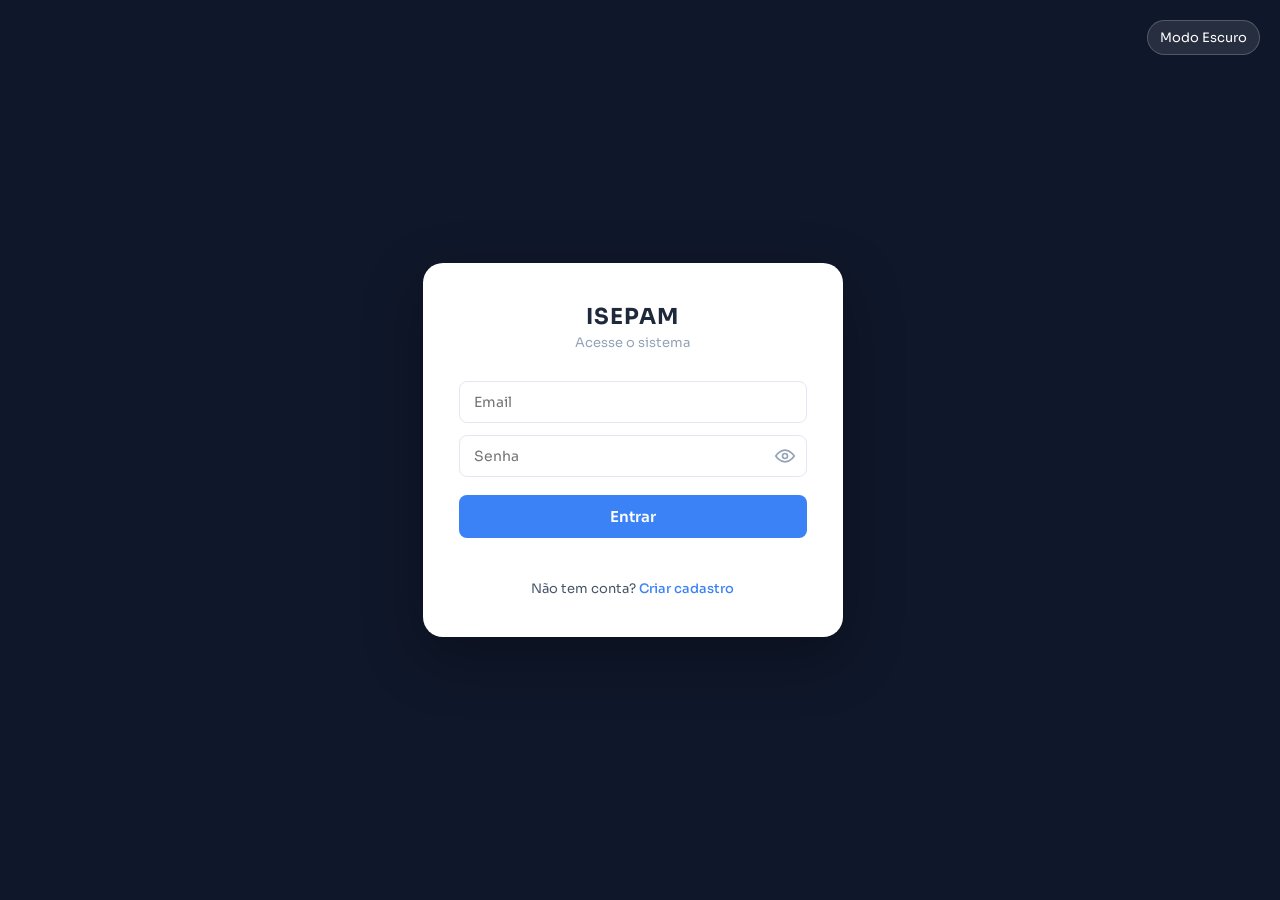
==== Frontend/index.html @ 31357af1 "EduFix: sistema de patrimônio com CRUD, consultas e relatórios" ====
<!DOCTYPE html>
<html lang="pt-br">
<head>
    <meta charset="UTF-8">
    <meta name="viewport" content="width=device-width, initial-scale=1.0">
    <title>ISEPAM — Login</title>
    <script>const t=localStorage.getItem('tema')||'light';document.documentElement.setAttribute('data-theme',t);</script>
    <link rel="stylesheet" href="style.css">
</head>
<body class="auth-body">

<button class="theme-toggle-auth" onclick="alternarTema()">Modo Escuro</button>

<div class="auth-card">
    <div class="auth-logo">
        <h1>ISEPAM</h1>
        <p>Acesse o sistema</p>
    </div>

    <input type="email" id="email" placeholder="Email" />
    <input type="password" id="senha" placeholder="Senha" />
    <button class="btn-primary" onclick="login()">Entrar</button>
    <p class="erro" id="erro"></p>

    <div class="auth-link">
        Não tem conta? <a onclick="window.location.href='cadastro.html'">Criar cadastro</a>
    </div>
</div>

<script src="script.js"></script>
</body>
</html>
---- Frontend/style.css ----
@import url('https://fonts.googleapis.com/css2?family=Sora:wght@300;400;500;600;700&display=swap');

:root {
    --sidebar-bg: #0f172a;
    --sidebar-width: 210px;
    --accent: #3b82f6;
    --accent-hover: #2563eb;
    --danger: #ef4444;
    --danger-hover: #dc2626;
    --success: #22c55e;
    --bg: #f1f5f9;
    --card-bg: #ffffff;
    --text-dark: #1e293b;
    --text-mid: #475569;
    --text-light: #94a3b8;
    --border: #e2e8f0;
    --shadow: 0 1px 3px rgba(0,0,0,0.08), 0 4px 16px rgba(0,0,0,0.06);
    --radius: 12px;
    --font: 'Sora', sans-serif;
    --input-bg: #ffffff;
}

/* ── MODO ESCURO ──────────────────────────── */
[data-theme="dark"] {
    --bg: #0f172a;
    --card-bg: #1e293b;
    --text-dark: #f1f5f9;
    --text-mid: #94a3b8;
    --text-light: #64748b;
    --border: #334155;
    --shadow: 0 1px 3px rgba(0,0,0,0.3), 0 4px 16px rgba(0,0,0,0.2);
    --input-bg: #1e293b;
}

[data-theme="dark"] body { background: var(--bg); }
[data-theme="dark"] .auth-body { background: #020617; }
[data-theme="dark"] .auth-card { background: #1e293b; box-shadow: 0 20px 60px rgba(0,0,0,0.5); }
[data-theme="dark"] .auth-logo h1 { color: var(--text-dark); }
[data-theme="dark"] .auth-card input { background: #0f172a; color: var(--text-dark); border-color: var(--border); }
[data-theme="dark"] .form-group input,
[data-theme="dark"] .form-group select { background: #0f172a; color: var(--text-dark); border-color: var(--border); }
[data-theme="dark"] .add-grid input { background: #0f172a; color: var(--text-dark); }
[data-theme="dark"] .table-filters input { background: #0f172a; color: var(--text-dark); }
[data-theme="dark"] thead tr { background: #0f172a; }
[data-theme="dark"] tr:hover td { background: #263048; }
[data-theme="dark"] .filtro-btn { background: #1e293b; color: var(--text-mid); border-color: var(--border); }
[data-theme="dark"] .btn-save[style*="background: white"] { background: #1e293b !important; color: var(--text-dark) !important; }
[data-theme="dark"] .recent-empty { background: #0f172a; }

* { margin: 0; padding: 0; box-sizing: border-box; }

body {
    font-family: var(--font);
    background: var(--bg);
    color: var(--text-dark);
    transition: background 0.3s, color 0.3s;
    overflow-x: hidden;
}

html {
    overflow-x: hidden;
    scrollbar-gutter: stable;
}

/* ── LOGIN / CADASTRO ─────────────────────── */
.auth-body {
    min-height: 100vh;
    background: var(--sidebar-bg);
    display: flex;
    align-items: center;
    justify-content: center;
    position: relative;
}

.auth-card {
    background: white;
    border-radius: 20px;
    padding: 40px 36px;
    width: 100%;
    max-width: 420px;
    box-shadow: 0 20px 60px rgba(0,0,0,0.3);
    transition: background 0.3s;
}

.auth-logo { text-align: center; margin-bottom: 24px; }
.auth-logo h1 { font-size: 22px; font-weight: 700; color: var(--text-dark); letter-spacing: 1px; }
.auth-logo p { font-size: 13px; color: var(--text-light); margin-top: 4px; }

.auth-card input {
    width: 100%;
    padding: 11px 14px;
    margin: 6px 0;
    border: 1.5px solid var(--border);
    border-radius: 8px;
    font-size: 14px;
    font-family: var(--font);
    color: var(--text-dark);
    background: var(--input-bg);
    transition: border 0.2s, background 0.3s;
    outline: none;
}

.auth-card input:focus { border-color: var(--accent); }

.btn-primary {
    width: 100%;
    padding: 12px;
    background: var(--accent);
    color: white;
    border: none;
    border-radius: 8px;
    font-size: 15px;
    font-family: var(--font);
    font-weight: 600;
    cursor: pointer;
    margin-top: 12px;
    transition: background 0.2s;
}

.btn-primary:hover { background: var(--accent-hover); }

.auth-link { text-align: center; margin-top: 16px; font-size: 13px; color: var(--text-mid); }
.auth-link a { color: var(--accent); cursor: pointer; text-decoration: none; font-weight: 500; }

.erro { color: var(--danger); font-size: 13px; text-align: center; margin-top: 8px; min-height: 18px; }

/* ── TOGGLE MODO ESCURO (auth) ────────────── */
.theme-toggle-auth {
    position: fixed;
    top: 20px;
    right: 20px;
    background: rgba(255,255,255,0.1);
    border: 1px solid rgba(255,255,255,0.2);
    color: white;
    padding: 8px 12px;
    border-radius: 20px;
    font-size: 13px;
    font-family: var(--font);
    cursor: pointer;
    transition: all 0.2s;
}

.theme-toggle-auth:hover { background: rgba(255,255,255,0.2); }

/* ── LAYOUT COM SIDEBAR ───────────────────── */
.layout { display: flex; min-height: 100vh; }

.sidebar {
    width: var(--sidebar-width);
    background: var(--sidebar-bg);
    display: flex;
    flex-direction: column;
    position: fixed;
    top: 0; left: 0;
    height: 100vh;
    padding: 28px 0;
    z-index: 100;
    transition: background 0.3s;
}

.sidebar-brand { padding: 0 20px 28px; border-bottom: 1px solid rgba(255,255,255,0.08); }
.sidebar-brand h2 { font-size: 18px; font-weight: 700; color: white; letter-spacing: 0.5px; }
.sidebar-brand p { font-size: 11px; color: rgba(255,255,255,0.4); margin-top: 4px; line-height: 1.4; }

.sidebar-nav { flex: 1; padding: 16px 12px; display: flex; flex-direction: column; gap: 4px; }

.nav-item {
    display: block;
    padding: 10px 14px;
    border-radius: 8px;
    color: rgba(255,255,255,0.6);
    text-decoration: none;
    font-size: 14px;
    font-weight: 500;
    cursor: pointer;
    transition: all 0.2s;
}

.nav-item:hover { background: rgba(255,255,255,0.08); color: white; }
.nav-item.active { background: var(--accent); color: white; }

.nav-item.sair { background: rgba(239,68,68,0.15); color: #f87171; }
.nav-item.sair:hover { background: var(--danger); color: white; }

.sidebar-footer { padding: 12px 12px 0; display: flex; flex-direction: column; gap: 6px; }

/* ── TOGGLE MODO ESCURO (sidebar) ─────────── */
.theme-toggle {
    display: flex;
    align-items: center;
    gap: 8px;
    padding: 10px 14px;
    border-radius: 8px;
    background: rgba(255,255,255,0.05);
    border: 1px solid rgba(255,255,255,0.08);
    color: rgba(255,255,255,0.6);
    font-size: 13px;
    font-family: var(--font);
    font-weight: 500;
    cursor: pointer;
    transition: all 0.2s;
    width: 100%;
    text-align: left;
}

.theme-toggle:hover { background: rgba(255,255,255,0.1); color: white; }

/* ── CONTEÚDO PRINCIPAL ───────────────────── */
.main { margin-left: var(--sidebar-width); flex: 1; padding: 32px clamp(20px, 3vw, 48px); min-height: 100vh; transition: background 0.3s; }

/* Largura máxima central: evita conteúdo esticado e vazio em telas largas */
.content-wrap { max-width: 1280px; margin: 0 auto; width: 100%; }

.page-title { font-size: 22px; font-weight: 700; color: var(--text-dark); margin-bottom: 24px; min-height: 38px; display: flex; align-items: center; }  /* 38px = altura do botão do topo: título e botão ficam alinhados e todas as telas começam na mesma altura */

/* ── GRÁFICOS ──────────────────────────────── */
.charts-grid {
    display: grid;
    grid-template-columns: repeat(auto-fit, minmax(320px, 1fr));
    gap: 16px;
    margin-bottom: 28px;
}

.chart-card {
    background: var(--card-bg);
    border-radius: var(--radius);
    padding: 22px 24px;
    box-shadow: var(--shadow);
    border: 1px solid var(--border);
    transition: background 0.3s, border 0.3s;
}

.chart-card h3 { font-size: 14px; font-weight: 600; color: var(--text-dark); margin-bottom: 16px; }

.chart-card-corpo { position: relative; height: 220px; }
.chart-card-corpo canvas { max-height: 220px; }

.chart-card-compacta { margin-bottom: 20px; }
.chart-card-compacta .chart-card-corpo { height: 150px; }

.chart-vazio {
    position: absolute;
    inset: 0;
    display: flex;
    align-items: center;
    justify-content: center;
    text-align: center;
    color: var(--text-light);
    font-size: 13px;
}

/* A regra acima sempre teria display:flex, até com o atributo hidden — sem isso,
   um CSS de autor sempre vence o display:none nativo do [hidden]. */
.chart-vazio[hidden] { display: none; }

/* ── CARDS DO DASHBOARD ───────────────────── */
.cards-grid { display: grid; grid-template-columns: repeat(3, 1fr); gap: 16px; margin-bottom: 28px; }

.card {
    background: var(--card-bg);
    border-radius: var(--radius);
    padding: 24px;
    box-shadow: var(--shadow);
    text-align: center;
    border: 1px solid var(--border);
    transition: background 0.3s, border 0.3s;
}

/* Cards que levam até um gráfico: parecem clicáveis, flutuam levemente no hover */
.card-clicavel {
    cursor: pointer;
    transition: transform 0.2s ease, box-shadow 0.2s ease, border-color 0.2s ease, background 0.3s;
}

.card-clicavel:hover,
.card-clicavel:focus-visible {
    transform: translateY(-4px);
    box-shadow: 0 10px 28px rgba(59, 130, 246, 0.18), var(--shadow);
    border-color: var(--accent);
    outline: none;
}

.card-clicavel:active { transform: translateY(-1px); }

.card-clicavel.card-selecionado { border-color: var(--accent); }

/* Gráfico "ativo" depois de clicar no card correspondente */
.chart-card-destacado {
    border-color: var(--accent);
    animation: destaquePulso 0.7s ease;
}

@keyframes destaquePulso {
    0%   { box-shadow: 0 0 0 0 rgba(59, 130, 246, 0.45); }
    100% { box-shadow: 0 0 0 12px rgba(59, 130, 246, 0); }
}

.card-number { font-size: 36px; font-weight: 700; color: var(--accent); }
.card-label { font-size: 13px; color: var(--text-mid); margin-top: 6px; }

/* ── TABELA ───────────────────────────────── */
.table-card {
    background: var(--card-bg);
    border-radius: var(--radius);
    box-shadow: var(--shadow);
    border: 1px solid var(--border);
    overflow: hidden;
    transition: background 0.3s;
}

.table-filters { display: flex; gap: 12px; padding: 16px 20px; border-bottom: 1px solid var(--border); }

.table-filters input {
    flex: 1;
    padding: 9px 12px;
    border: 1.5px solid var(--border);
    border-radius: 8px;
    font-size: 13px;
    font-family: var(--font);
    background: var(--input-bg);
    color: var(--text-dark);
    outline: none;
    transition: border 0.2s, background 0.3s;
}

.table-filters input:focus { border-color: var(--accent); }

table { width: 100%; border-collapse: collapse; }
thead tr { background: var(--bg); border-bottom: 1px solid var(--border); transition: background 0.3s; }

th { padding: 12px 16px; text-align: left; font-size: 12px; font-weight: 600; color: var(--text-mid); text-transform: uppercase; letter-spacing: 0.5px; }
td { padding: 13px 16px; font-size: 14px; color: var(--text-dark); border-bottom: 1px solid var(--border); transition: color 0.3s; }

tr:last-child td { border-bottom: none; }
tr:hover td { background: #f8fafc; }

.empty-row td { text-align: center; color: var(--text-light); padding: 40px; }

/* ── BOTÕES DA TABELA ─────────────────────── */
.btn-danger {
    padding: 5px 12px;
    background: rgba(239,68,68,0.1);
    color: var(--danger);
    border: none;
    border-radius: 6px;
    font-size: 12px;
    font-family: var(--font);
    font-weight: 600;
    cursor: pointer;
    transition: all 0.2s;
}

.btn-danger:hover { background: var(--danger); color: white; }

/* ── FORMULÁRIO ───────────────────────────── */
.form-card {
    background: var(--card-bg);
    border-radius: var(--radius);
    padding: 28px;
    box-shadow: var(--shadow);
    border: 1px solid var(--border);
    max-width: 680px;
    transition: background 0.3s;
}

.form-group { margin-bottom: 14px; }

.form-group label { display: block; font-size: 12px; font-weight: 600; color: var(--text-mid); margin-bottom: 5px; text-transform: uppercase; letter-spacing: 0.4px; }

.form-group input,
.form-group select {
    width: 100%;
    padding: 10px 12px;
    border: 1.5px solid var(--border);
    border-radius: 8px;
    font-size: 14px;
    font-family: var(--font);
    color: var(--text-dark);
    background: var(--input-bg);
    outline: none;
    transition: border 0.2s, background 0.3s;
}

.form-group input:focus,
.form-group select:focus { border-color: var(--accent); }

.btn-save {
    padding: 11px 28px;
    background: var(--accent);
    color: white;
    border: none;
    border-radius: 8px;
    font-size: 14px;
    font-family: var(--font);
    font-weight: 600;
    cursor: pointer;
    transition: background 0.2s;
    margin-top: 8px;
}

.btn-save:hover { background: var(--accent-hover); }

/* ── ATIVIDADES RECENTES ──────────────────── */
.recent-card {
    background: var(--card-bg);
    border-radius: var(--radius);
    box-shadow: var(--shadow);
    border: 1px solid var(--border);
    padding: 20px 24px;
    transition: background 0.3s;
}

.recent-card h3 { font-size: 15px; font-weight: 600; margin-bottom: 16px; color: var(--text-dark); }

.recent-empty {
    text-align: center;
    color: var(--text-light);
    font-size: 14px;
    padding: 24px 0;
    background: var(--bg);
    border-radius: 8px;
    transition: background 0.3s;
}

/* ── ADICIONAR EQUIPAMENTO ────────────────── */
.add-section {
    background: var(--card-bg);
    border-radius: var(--radius);
    padding: 24px;
    box-shadow: var(--shadow);
    border: 1px solid var(--border);
    margin-bottom: 24px;
    transition: background 0.3s;
}

.add-section h2 { font-size: 16px; font-weight: 600; margin-bottom: 16px; color: var(--text-dark); }

.add-grid { display: grid; grid-template-columns: repeat(2, 1fr); gap: 12px; }

.add-grid input {
    padding: 10px 12px;
    border: 1.5px solid var(--border);
    border-radius: 8px;
    font-size: 13px;
    font-family: var(--font);
    color: var(--text-dark);
    background: var(--input-bg);
    outline: none;
    transition: border 0.2s, background 0.3s;
}

.add-grid input:focus { border-color: var(--accent); }
.add-grid .btn-primary { grid-column: span 2; margin-top: 4px; }

/* ── BADGES DE STATUS ─────────────────────── */
.badge {
    display: inline-block;
    padding: 3px 10px;
    border-radius: 20px;
    font-size: 11px;
    font-weight: 600;
    font-family: var(--font);
    white-space: nowrap;
}

.status-aberto       { background: #dbeafe; color: #1d4ed8; }
.status-em_analise   { background: #fef9c3; color: #854d0e; }
.status-em_execucao  { background: #ffedd5; color: #9a3412; }
.status-concluido    { background: #dcfce7; color: #166534; }
.status-cancelado    { background: #f1f5f9; color: #64748b; }
.status-disponivel   { background: #dcfce7; color: #166534; }
.status-em_uso       { background: #dbeafe; color: #1d4ed8; }
.status-em_manutencao{ background: #ffedd5; color: #9a3412; }
.status-inativo      { background: #f1f5f9; color: #64748b; }

.prioridade-baixa  { background: #f1f5f9; color: #475569; }
.prioridade-media  { background: #dbeafe; color: #1d4ed8; }
.prioridade-alta   { background: #ffedd5; color: #9a3412; }
.prioridade-critica{ background: #fee2e2; color: #b91c1c; }

/* ── CHAMADO ITEM ─────────────────────────── */
.chamado-item {
    padding: 16px;
    border-bottom: 1px solid var(--border);
    transition: background 0.2s;
}

.chamado-item:last-child { border-bottom: none; }
.chamado-item:hover { background: var(--bg); }

.chamado-header {
    display: flex;
    align-items: center;
    gap: 8px;
    margin-bottom: 6px;
}

.chamado-id {
    font-size: 12px;
    font-weight: 700;
    color: var(--text-mid);
}

.chamado-descricao {
    font-size: 14px;
    color: var(--text-dark);
    margin-bottom: 6px;
}

.chamado-meta {
    font-size: 12.5px;
    color: var(--text-mid);
    display: flex;
    gap: 16px;
}

.chamado-acoes {
    margin-top: 10px;
    padding-top: 10px;
    border-top: 1px dashed var(--border);
    display: flex;
    align-items: center;
    justify-content: space-between;
    flex-wrap: wrap;
    gap: 10px;
}

.chamado-acoes-principais {
    display: flex;
    align-items: center;
    gap: 8px;
}

.chamado-status-select {
    padding: 6px 10px;
    border-radius: 8px;
    border: 1.5px solid var(--border);
    background: white;
    color: var(--text-dark);
    font-size: 12.5px;
    font-family: var(--font);
    font-weight: 500;
    cursor: pointer;
}

.chamado-status-select:hover    { border-color: var(--accent); }
.chamado-status-select:disabled { opacity: 0.6; cursor: wait; }

[data-theme="dark"] .chamado-status-select { background: #0f172a; color: var(--text-dark); border-color: var(--border); }

.chamado-btn-finalizar {
    padding: 6px 12px;
    border-radius: 8px;
    border: none;
    background: #16a34a;
    color: white;
    font-size: 12.5px;
    font-family: var(--font);
    font-weight: 600;
    cursor: pointer;
    transition: background 0.15s;
}

.chamado-btn-finalizar:hover     { background: #15803d; }
.chamado-btn-finalizar:disabled  { opacity: 0.6; cursor: wait; }

.chamado-acoes-secundarias {
    display: flex;
    align-items: center;
    flex-wrap: wrap;
    justify-content: flex-end;
    gap: 8px;
    margin-left: auto;          /* sempre encostado à direita, com ou sem o seletor de status ao lado */
}

.chamado-link {
    background: transparent;
    border: 1px solid var(--border);
    border-radius: 8px;
    padding: 6px 13px;
    font-size: 12.5px;
    font-weight: 600;
    font-family: var(--font);
    color: var(--text-dark);
    cursor: pointer;
    transition: color 0.15s, border-color 0.15s, background 0.15s;
}

.chamado-link:hover    { color: var(--accent); border-color: var(--accent); background: rgba(59,130,246,.10); }
.chamado-link:disabled { opacity: 0.5; cursor: wait; }

.chamado-link-perigo       { color: #dc2626; border-color: rgba(220,38,38,.35); }
.chamado-link-perigo:hover { color: #dc2626; border-color: #dc2626; background: rgba(220,38,38,.10); }
[data-theme="dark"] .chamado-link-perigo       { color: #f87171; border-color: rgba(248,113,113,.4); }
[data-theme="dark"] .chamado-link-perigo:hover { color: #fca5a5; border-color: #f87171; background: rgba(248,113,113,.12); }


/* ── ATIVIDADES RECENTES ──────────────────── */
.recent-item {
    display: flex;
    align-items: center;
    gap: 12px;
    padding: 10px 0;
    border-bottom: 1px solid var(--border);
    font-size: 13px;
}

.recent-item:last-child { border-bottom: none; }

.recent-descricao {
    flex: 1;
    color: var(--text-dark);
    white-space: nowrap;
    overflow: hidden;
    text-overflow: ellipsis;
}

.recent-data {
    color: var(--text-light);
    font-size: 12px;
    white-space: nowrap;
}

/* ── DARK MODE BADGES ─────────────────────── */
[data-theme="dark"] .filtro-btn { background: #1e293b; color: var(--text-mid); border-color: var(--border); }
[data-theme="dark"] .chamado-item:hover { background: #263048; }

/* ── TOAST NOTIFICATIONS ─────────────────────── */
.toast {
    position: fixed;
    bottom: 28px;
    right: 28px;
    background: var(--card-bg);
    border-radius: 12px;
    padding: 14px 18px;
    display: flex;
    align-items: center;
    gap: 10px;
    box-shadow: 0 8px 32px rgba(0,0,0,0.18);
    font-size: 14px;
    font-family: var(--font);
    color: var(--text-dark);
    border-left: 4px solid var(--success);
    transform: translateY(20px);
    opacity: 0;
    transition: all 0.35s cubic-bezier(.4,0,.2,1);
    z-index: 9999;
    max-width: 360px;
}

.toast.show { transform: translateY(0); opacity: 1; }
.toast-sucesso { border-left-color: var(--success); }
.toast-erro    { border-left-color: var(--danger); }
.toast-aviso   { border-left-color: #f59e0b; }
.toast-info    { border-left-color: var(--accent); }

.toast-msg  { flex: 1; line-height: 1.4; }

.toast-close {
    background: none;
    border: none;
    font-size: 18px;
    color: var(--text-light);
    cursor: pointer;
    padding: 0 4px;
    line-height: 1;
    flex-shrink: 0;
}
.toast-close:hover { color: var(--text-dark); }

/* ── VALIDAÇÃO DE CAMPOS ─────────────────────── */
.campo-invalido {
    border-color: var(--danger) !important;
    background: #fff5f5 !important;
}

[data-theme="dark"] .campo-invalido { background: #2d1a1a !important; }

.campo-erro-inline {
    display: block;
    color: var(--danger);
    font-size: 12px;
    margin-top: 4px;
    font-family: var(--font);
}

/* ── INDICADOR DE FORÇA DA SENHA ─────────────── */
.indicador-senha {
    margin: 6px 0 8px;
    padding: 10px 12px;
    background: rgba(0,0,0,0.06);
    border-radius: 8px;
    font-family: var(--font);
}

[data-theme="dark"] .indicador-senha { background: rgba(255,255,255,0.04); }

.forca-wrap {
    display: flex;
    align-items: center;
    gap: 10px;
    margin-bottom: 8px;
}

.barra-forca {
    display: flex;
    gap: 4px;
    flex: 1;
}

.barra-segmento {
    flex: 1;
    height: 4px;
    border-radius: 2px;
    background: var(--border);
    transition: background 0.3s;
}

.forca-texto {
    font-size: 12px;
    font-weight: 600;
    white-space: nowrap;
}

.requisitos-senha {
    list-style: none;
    padding: 0;
    margin: 0;
    display: grid;
    grid-template-columns: 1fr 1fr;
    gap: 3px 12px;
}

.requisitos-senha li {
    font-size: 11px;
    font-family: var(--font);
    padding: 1px 0;
    transition: color 0.2s;
}

.requisitos-senha li { display: flex; align-items: center; gap: 7px; }
.requisitos-senha li::before {
    content: ''; width: 8px; height: 8px; border-radius: 50%; flex-shrink: 0;
    border: 1.5px solid currentColor; box-sizing: border-box;
}
.req-ok    { color: #22c55e; }
.req-ok::before { background: currentColor; }
.req-falta { color: var(--text-light); }

/* ── SPLASH SCREEN ───────────────────────────── */
#splash {
    position: fixed;
    inset: 0;
    background: #0f172a;
    display: flex;
    align-items: center;
    justify-content: center;
    z-index: 99999;
    transition: opacity 0.45s ease, visibility 0.45s ease;
}

#splash.splash-saindo {
    opacity: 0;
    visibility: hidden;
}

.splash-conteudo {
    display: flex;
    flex-direction: column;
    align-items: center;
    gap: 10px;
    animation: splashEntrar 0.5s ease;
}

.splash-logo {
    font-family: var(--font);
    font-size: 38px;
    font-weight: 700;
    color: #fff;
    letter-spacing: 4px;
}

.splash-sub {
    font-family: var(--font);
    font-size: 13px;
    color: rgba(255,255,255,0.4);
    letter-spacing: 0.5px;
    margin: 0;
}

.splash-barra {
    width: 140px;
    height: 3px;
    background: rgba(255,255,255,0.1);
    border-radius: 2px;
    margin-top: 12px;
    overflow: hidden;
}

.splash-progresso {
    height: 100%;
    width: 0;
    background: var(--accent);
    border-radius: 2px;
    animation: splashBarra 1.2s cubic-bezier(.4,0,.2,1) forwards;
}

@keyframes splashEntrar {
    from { opacity: 0; transform: translateY(10px); }
    to   { opacity: 1; transform: translateY(0); }
}

@keyframes splashBarra {
    from { width: 0%; }
    to   { width: 100%; }
}

/* ── ENTRADA DE PÁGINA ───────────────────────── */
.auth-card {
    animation: paginaEntrar 0.35s ease both;
}

/* Canva-style: fade rápido nas abas de navegação, sem movimento pra evitar scrollbar */
.main {
    animation: paginaNav 0.2s ease-out both;
    overflow-x: hidden;
}

@keyframes paginaNav {
    from { opacity: 0; }
    to   { opacity: 1; }
}

/* Impede overflow durante qualquer animação */
.layout {
    overflow: hidden;
}

@keyframes paginaEntrar {
    from { opacity: 0; transform: translateY(14px); }
    to   { opacity: 1; transform: translateY(0); }
}

/* ── SAÍDA DE PÁGINA ─────────────────────────── */
.pagina-saindo {
    animation: paginaSaindo 0.22s ease forwards !important;
}

@keyframes paginaSaindo {
    to { opacity: 0; transform: translateY(-10px); }
}

/* ── TRANSIÇÃO DE ABAS (relatórios) ─────────── */
/* Classe adicionada via JS a cada troca de aba/filtro (removida e reaplicada,
   pra reiniciar a animação) — mesma animação usada na troca de páginas inteiras. */
.resultado-entrando {
    animation: paginaEntrar 0.35s ease both;
}

/* ── BOTÃO OCUPADO (enquanto a requisição roda) ─ */
.btn-primary:disabled,
.btn-save:disabled {
    opacity: 0.6;
    cursor: not-allowed;
}

/* Descrições longas não estouram o card */
.chamado-descricao { overflow-wrap: anywhere; }

/* ── PLACEHOLDER DE FUNDO PARA CAMPO DE DATA ──── */
.campo-data { position: relative; }

.campo-data input[type="date"] {
    position: relative;
    z-index: 1;
    background: transparent;
}

/* Enquanto vazio, esconde o "dd/mm/aaaa" nativo do navegador e mostra nosso rótulo */
.campo-data input[type="date"]:not(.tem-valor) {
    color: transparent;
}

.campo-data-label {
    position: absolute;
    left: 14px;
    top: 50%;
    transform: translateY(-50%);
    color: var(--text-light);
    font-size: 14px;
    font-family: var(--font);
    pointer-events: none;
    z-index: 0;
}

.campo-data input[type="date"].tem-valor ~ .campo-data-label {
    display: none;
}


/* ═══════════════════════════════════════════════
   SPRINT 3 — CRUD completo, modal e consultas SQL
   ═══════════════════════════════════════════════ */

.page-topo { display: flex; align-items: center; justify-content: space-between; gap: 16px; flex-wrap: wrap; margin-bottom: 24px; }
.page-topo .page-title { margin-bottom: 0; }
.page-topo .btn-save { margin-top: 0; }
.page-sub { color: var(--text-mid); font-size: 14px; margin: -18px 0 22px; max-width: 760px; line-height: 1.55; }
.texto-suave { color: var(--text-light); font-size: 12px; }
.mini-cards .card-number { font-size: 28px; }

/* filtros em "pílula" (antes só existiam dentro de chamados.html) */
.filtros-chamado { display: flex; gap: 8px; flex-wrap: wrap; }
.filtro-btn {
    padding: 8px 18px; border-radius: 20px; border: 1.5px solid var(--border);
    background: white; color: var(--text-mid); font-size: 13px; font-family: var(--font);
    font-weight: 500; cursor: pointer; transition: all 0.2s;
}
.filtro-btn:hover  { border-color: var(--accent); color: var(--accent); }
.filtro-btn.active { background: var(--accent); border-color: var(--accent); color: white; }

/* tabelas: rolagem horizontal em telas pequenas + selects dos filtros */
/* A tabela se ajusta à largura do card (sem barra). Só em tela bem estreita ela rola de lado — com a barra escondida. */
.tabela-rolagem { overflow-x: auto; scrollbar-width: none; }
.tabela-rolagem::-webkit-scrollbar { display: none; }
.tabela-rolagem table { min-width: 0; width: 100%; }
.tabela-rolagem th, .tabela-rolagem td { padding-left: 11px; padding-right: 11px; overflow-wrap: break-word; }
.tabela-rolagem th:first-child, .tabela-rolagem td:first-child { padding-left: 16px; }
.tabela-rolagem th:last-child, .tabela-rolagem td:last-child { padding-right: 16px; }
@media (max-width: 900px) { .tabela-rolagem table { min-width: 640px; } }
.table-filters { flex-wrap: wrap; }
.table-filters select {
    padding: 9px 12px; border: 1.5px solid var(--border); border-radius: 8px; font-size: 13px;
    font-family: var(--font); background: var(--input-bg); color: var(--text-dark); outline: none; cursor: pointer;
}
.table-filters select:focus { border-color: var(--accent); }
[data-theme="dark"] .table-filters select { background: #0f172a; }

/* Coluna Ações: botões alinhados à direita, rente à borda da tabela (cabeçalho e linhas) */
.coluna-acoes, .celula-acoes { text-align: right; }
.celula-acoes { white-space: normal; }
.celula-acoes > * { margin: 2px 0 2px 6px; }   /* botões quebram de linha em vez de estourar a tabela */
.celula-descricao { max-width: 260px; overflow: hidden; text-overflow: ellipsis; white-space: nowrap; }

.btn-acao {
    padding: 5px 12px; background: rgba(59,130,246,0.1); color: var(--accent); border: none; border-radius: 6px;
    font-size: 12px; font-family: var(--font); font-weight: 600; cursor: pointer; transition: all 0.2s;
}
.btn-acao:hover { background: var(--accent); color: white; }
.btn-acao:disabled, .btn-danger:disabled { opacity: .5; cursor: not-allowed; }
.btn-acao-ok { background: rgba(34,197,94,0.12); color: #16a34a; }
.btn-acao-ok:hover { background: #16a34a; color: white; }

.badge.tipo-admin { background: #ede9fe; color: #6d28d9; }
.badge.tipo-usuario { background: #f1f5f9; color: #475569; }
[data-theme="dark"] .badge.tipo-usuario { background: #334155; color: #cbd5e1; }

.form-group textarea {
    width: 100%; padding: 10px 12px; border: 1.5px solid var(--border); border-radius: 8px; font-size: 14px;
    font-family: var(--font); color: var(--text-dark); background: var(--input-bg); outline: none; resize: vertical;
    transition: border 0.2s, background 0.3s;
}
.form-group textarea:focus { border-color: var(--accent); }
[data-theme="dark"] .form-group textarea { background: #0f172a; }
.form-group input[readonly] { opacity: .65; cursor: not-allowed; }
.dica-campo { display: block; color: var(--text-light); font-size: 12px; margin-top: 4px; line-height: 1.4; }

/* ── MODAL ────────────────────────────────── */
.modal-fundo {
    position: fixed; inset: 0; z-index: 1000; display: flex; align-items: center; justify-content: center;
    padding: 20px; background: rgba(2,6,23,0.55); backdrop-filter: blur(2px);
    opacity: 0; transition: opacity 0.18s ease;
}
.modal-fundo.aberto { opacity: 1; }
.modal {
    width: 100%; max-height: calc(100vh - 40px); display: flex; flex-direction: column; outline: none;
    background: var(--card-bg); border: 1px solid var(--border); border-radius: var(--radius);
    box-shadow: 0 24px 60px rgba(0,0,0,0.35); transform: translateY(12px) scale(.98); transition: transform 0.18s ease;
}
.modal-fundo.aberto .modal { transform: none; }
.modal-topo { display: flex; align-items: center; justify-content: space-between; padding: 18px 24px; border-bottom: 1px solid var(--border); }
.modal-topo h2 { font-size: 17px; font-weight: 600; color: var(--text-dark); }
.modal-fechar { background: none; border: none; font-size: 26px; line-height: 1; color: var(--text-light); cursor: pointer; padding: 0 4px; }
.modal-fechar:hover { color: var(--text-dark); }
.modal-corpo { padding: 20px 24px; overflow-y: auto; }
.modal-rodape { display: flex; justify-content: flex-end; gap: 10px; padding: 14px 24px; border-top: 1px solid var(--border); }
.modal-btn {
    padding: 9px 20px; border-radius: 8px; border: 1.5px solid var(--border); background: transparent;
    color: var(--text-mid); font-family: var(--font); font-size: 13px; font-weight: 600; cursor: pointer; transition: all 0.2s;
}
.modal-btn:hover { border-color: var(--text-light); color: var(--text-dark); }
.modal-btn-primario { background: var(--accent); border-color: var(--accent); color: white; }
.modal-btn-primario:hover { background: var(--accent-hover); border-color: var(--accent-hover); color: white; }
.modal-btn-perigo { background: var(--danger); border-color: var(--danger); color: white; }
.modal-btn:disabled { opacity: .6; cursor: wait; }
body.modal-aberto { overflow: hidden; }
.modal-subtitulo { font-size: 13px; font-weight: 600; color: var(--text-mid); margin: 22px 0 10px; text-transform: uppercase; letter-spacing: .4px; }
.modal-subtitulo small { text-transform: none; font-weight: 400; color: var(--text-light); letter-spacing: 0; }

.detalhes { display: grid; grid-template-columns: repeat(2, 1fr); gap: 14px 20px; }
.detalhes dt { font-size: 11px; font-weight: 600; color: var(--text-light); text-transform: uppercase; letter-spacing: .4px; margin-bottom: 3px; }
.detalhes dd { font-size: 14px; color: var(--text-dark); word-break: break-word; }

/* linha do tempo (histórico do chamado) */
.linha-tempo { list-style: none; position: relative; padding-left: 4px; }
.linha-tempo li { position: relative; display: flex; gap: 14px; padding-bottom: 18px; }
.linha-tempo li::before { content: ''; position: absolute; left: 5px; top: 14px; bottom: 0; width: 2px; background: var(--border); }
.linha-tempo li:last-child::before { display: none; }
.linha-ponto { width: 12px; height: 12px; border-radius: 50%; background: var(--accent); flex-shrink: 0; margin-top: 4px; box-shadow: 0 0 0 3px rgba(59,130,246,.18); }
.linha-tempo strong { display: block; font-size: 14px; color: var(--text-dark); }
.linha-detalhe, .linha-data { display: block; font-size: 12px; color: var(--text-light); margin-top: 2px; }

/* ── CONSULTAS SQL ────────────────────────── */
.consultas-layout { display: flex; flex-direction: column; gap: 18px; }
.consultas-lista {
    background: var(--card-bg); border: 1px solid var(--border); border-radius: var(--radius); box-shadow: var(--shadow);
    padding: 16px 18px 18px;   /* sem rolagem: abas + grade mostram só um nível por vez */
}
.consultas-abas { display: flex; flex-wrap: wrap; gap: 8px; margin-bottom: 14px; }
.consulta-aba {
    display: inline-flex; align-items: center; gap: 8px; padding: 8px 16px; border-radius: 22px;
    border: 1px solid var(--border); background: transparent; color: var(--text-mid);
    font: 600 13px var(--font); cursor: pointer; transition: all .15s;
}
.consulta-aba:hover { border-color: var(--accent); color: var(--accent); }
.consulta-aba.ativa { background: var(--accent); border-color: var(--accent); color: #fff; }
.aba-contagem { font-size: 11px; font-weight: 700; padding: 1px 7px; border-radius: 10px; background: rgba(127,127,127,.18); }
.consulta-aba.ativa .aba-contagem { background: rgba(255,255,255,.25); }
.consultas-grupo { display: grid; grid-template-columns: repeat(auto-fill, minmax(250px, 1fr)); gap: 6px 10px; }
.consultas-grupo[hidden] { display: none; }
.consultas-grupo h3 { font-size: 11px; font-weight: 600; color: var(--text-light); text-transform: uppercase; letter-spacing: .6px; margin: 14px 8px 6px; }
.consulta-item {
    display: flex; align-items: center; gap: 10px; width: 100%; text-align: left; padding: 9px 10px; border: none;
    border-radius: 8px; background: transparent; color: var(--text-mid); font-family: var(--font); font-size: 13px;
    cursor: pointer; transition: background .15s, color .15s;
}
.consulta-item:hover { background: var(--bg); color: var(--text-dark); }
.consulta-item.ativa { background: rgba(59,130,246,.12); color: var(--accent); font-weight: 600; }

.chip-id {
    flex-shrink: 0; min-width: 30px; text-align: center; padding: 2px 7px; border-radius: 6px;
    font-size: 11px; font-weight: 700; letter-spacing: .3px;
}
.chip-simples       { background: #dcfce7; color: #166534; }
.chip-intermediaria { background: #dbeafe; color: #1d4ed8; }
.chip-avancada      { background: #ede9fe; color: #6d28d9; }
.chip-procedure     { background: #ffedd5; color: #9a3412; }

.consulta-painel {
    background: var(--card-bg); border: 1px solid var(--border); border-radius: var(--radius); box-shadow: var(--shadow);
    padding: 24px; min-width: 0;
}
.consulta-cabecalho { display: flex; align-items: center; gap: 12px; margin-bottom: 6px; }
.consulta-cabecalho h2 { font-size: 18px; font-weight: 600; color: var(--text-dark); }
.consulta-desc { color: var(--text-mid); font-size: 14px; line-height: 1.55; margin-bottom: 18px; }


.consulta-params { display: flex; flex-wrap: wrap; align-items: flex-end; gap: 14px; margin-bottom: 22px; }
.consulta-params .form-group { margin: 0; min-width: 200px; }
.consulta-params .btn-save { margin-top: 0; }

.resultado-topo { display: flex; align-items: center; justify-content: space-between; gap: 12px; flex-wrap: wrap; margin-bottom: 12px; }
.resultado-topo h3 { font-size: 15px; font-weight: 600; color: var(--text-dark); }
.resultado-botoes { display: flex; gap: 8px; }
.consulta-grafico { height: 280px; margin-bottom: 18px; }
.consulta-grafico canvas { max-height: 280px; }
.tabela-resultado { border: 1px solid var(--border); border-radius: 10px; }
.tabela-resultado th, .tabela-resultado td { padding: 10px 12px; overflow-wrap: anywhere; }
.tabela-resultado th { font-size: 11px; letter-spacing: .3px; }
.tabela-resultado td { font-size: 13px; }
.consulta-erro { color: var(--danger); }
.impressao-cabecalho { display: none; }

@media (max-width: 640px) {
    .detalhes { grid-template-columns: 1fr; }
    .modal-topo, .modal-corpo, .modal-rodape { padding-left: 16px; padding-right: 16px; }
}

/* ── IMPRESSÃO / EXPORTAR PDF ─────────────── */
@media print {
    @page { margin: 16mm; }
    html[data-theme] {
        --bg: #fff; --card-bg: #fff; --text-dark: #111; --text-mid: #333; --text-light: #555; --border: #cbd5e1; --shadow: none;
    }
    body, .layout, .main { background: #fff !important; overflow: visible !important; }
    .sidebar, .toast, .modal-fundo, .consultas-lista, .page-sub, .consulta-params, .resultado-botoes,
    .abas-relatorio, .relatorio-filtros, .relatorio-exportar { display: none !important; }
    .main { margin-left: 0 !important; padding: 0 !important; animation: none !important; }
    .content-wrap { max-width: none; }
    .consultas-layout { display: block; }
    .consulta-painel, .form-card { border: none !important; box-shadow: none !important; padding: 0 !important; }
    .impressao-cabecalho { display: block; font-size: 11px; color: #555; border-bottom: 1px solid #ccc; padding-bottom: 6px; margin-bottom: 14px; }
    .tabela-rolagem { overflow: visible; }
    .tabela-rolagem table { min-width: 0; }
    tr, .chart-card, .consulta-grafico { break-inside: avoid; }
    .tabela-resultado, td, th { border-color: #cbd5e1; }
}

/* impressão: tabela e gráficos legíveis no PDF, mesmo vindo do tema escuro */
@media print {
    html[data-theme] thead tr { background: #e2e8f0 !important; }
    html[data-theme] th { color: #1e293b !important; }
    html[data-theme] td, html[data-theme] tr:hover td { background: transparent !important; color: #111 !important; }
    .chart-card-corpo, .consulta-grafico { height: auto !important; }
    .chart-card-corpo canvas, .consulta-grafico canvas { max-width: 100% !important; width: 100% !important; height: auto !important; max-height: none !important; }
    .charts-grid { grid-template-columns: 1fr 1fr; gap: 12px; }
    .card-number { font-size: 24px !important; }
    .cards-grid { gap: 10px; }
    .card, .chart-card { box-shadow: none !important; }
}


/* ── VER SENHA (olhinho) + CONFIRMAÇÃO ────── */
.campo-senha { position: relative; }
.campo-senha input { padding-right: 46px; }
.btn-olho {
    position: absolute; top: 0; bottom: 0; right: 0; width: 44px;
    display: flex; align-items: center; justify-content: center;
    background: none; border: none; cursor: pointer; color: var(--text-light); border-radius: 0 8px 8px 0;
    transition: color .15s;
}
.btn-olho:hover, .btn-olho:focus-visible { color: var(--accent); outline: none; }
.senha-confere { font-size: 12px; margin: 2px 2px 6px; font-family: var(--font); }
.senha-confere-ok { color: #22c55e; }
.senha-confere-erro { color: var(--danger); }
.campo-erro-inline + .senha-confere { display: none; }


/* ── RELATÓRIO DE USUÁRIOS ──────────────────── */
#resultado-relatorio .col-num, #resultado-relatorio th.col-num { text-align: center; }
.badge.pendente { background: #fef3c7; color: #92400e; }
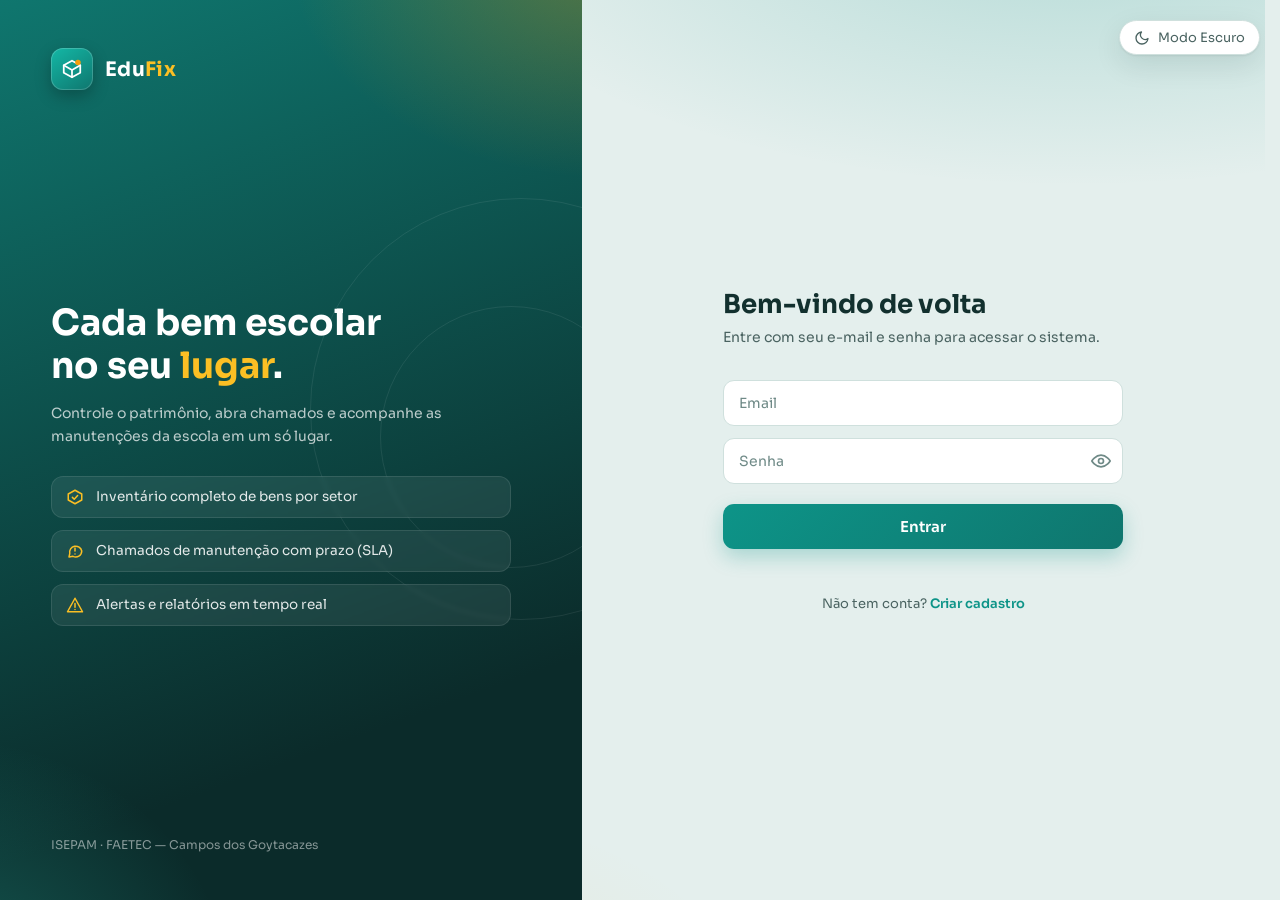
==== commit 3d02ffd8: "Atualiza classes, front e banco conforme novo diagrama" ====
--- a/Frontend/index.html
+++ b/Frontend/index.html
@@ -3,28 +3,42 @@
 <head>
     <meta charset="UTF-8">
     <meta name="viewport" content="width=device-width, initial-scale=1.0">
-    <title>ISEPAM — Login</title>
+    <title>EduFix — Login</title>
     <script>const t=localStorage.getItem('tema')||'light';document.documentElement.setAttribute('data-theme',t);</script>
     <link rel="stylesheet" href="style.css">
 </head>
 <body class="auth-body">
 
-<button class="theme-toggle-auth" onclick="alternarTema()">Modo Escuro</button>
+<button class="theme-toggle-auth" onclick="alternarTema()"><svg viewBox="0 0 24 24" aria-hidden="true"><path d="M21 12.8A9 9 0 1 1 11.2 3a7 7 0 0 0 9.8 9.8z"/></svg><span>Modo Escuro</span></button>
 
-<div class="auth-card">
-    <div class="auth-logo">
-        <h1>ISEPAM</h1>
-        <p>Acesse o sistema</p>
-    </div>
+<div class="auth-shell">
+    <section class="auth-hero">
+        <div class="marca"><span class="marca-icone"><svg viewBox="0 0 24 24" aria-hidden="true"><path d="M21 8l-9-5-9 5v8l9 5 9-5V8z"/><path d="M3 8l9 5 9-5M12 13v8"/><circle class="ponto" cx="18.5" cy="5" r="3"/></svg></span><div class="marca-nome">Edu<span>Fix</span></div></div>
+        <div class="hero-texto">
+            <h2>Cada bem escolar<br>no seu <em>lugar</em>.</h2>
+            <p>Controle o patrimônio, abra chamados e acompanhe as manutenções da escola em um só lugar.</p>
+            <ul class="hero-lista"><li><svg viewBox="0 0 24 24" aria-hidden="true"><path d="M21 8l-9-5-9 5v8l9 5 9-5V8z"/><path d="M8.5 12.5l2.5 2.5 4.5-5"/></svg><span>Inventário completo de bens por setor</span></li><li><svg viewBox="0 0 24 24" aria-hidden="true"><path d="M21 12a8 8 0 0 1-11.6 7.1L4 20l1-4.6A8 8 0 1 1 21 12z"/><path d="M12 8v4M12 16h.01"/></svg><span>Chamados de manutenção com prazo (SLA)</span></li><li><svg viewBox="0 0 24 24" aria-hidden="true"><path d="M12 3l10 18H2L12 3z"/><path d="M12 10v5M12 18h.01"/></svg><span>Alertas e relatórios em tempo real</span></li></ul>
+        </div>
+        <div class="hero-rodape">ISEPAM · FAETEC — Campos dos Goytacazes</div>
+    </section>
 
-    <input type="email" id="email" placeholder="Email" />
-    <input type="password" id="senha" placeholder="Senha" />
-    <button class="btn-primary" onclick="login()">Entrar</button>
-    <p class="erro" id="erro"></p>
+    <section class="auth-painel">
+        <div class="auth-card">
+            <div class="auth-logo">
+                <h1>Bem-vindo de volta</h1>
+                <p>Entre com seu e-mail e senha para acessar o sistema.</p>
+            </div>
 
-    <div class="auth-link">
-        Não tem conta? <a onclick="window.location.href='cadastro.html'">Criar cadastro</a>
-    </div>
+            <input type="email" id="email" placeholder="Email" />
+            <input type="password" id="senha" placeholder="Senha" />
+            <button class="btn-primary" onclick="login()">Entrar</button>
+            <p class="erro" id="erro"></p>
+
+            <div class="auth-link">
+                Não tem conta? <a onclick="window.location.href='cadastro.html'">Criar cadastro</a>
+            </div>
+        </div>
+    </section>
 </div>
 
 <script src="script.js"></script>
--- a/Frontend/style.css
+++ b/Frontend/style.css
@@ -1,51 +1,57 @@
 @import url('https://fonts.googleapis.com/css2?family=Sora:wght@300;400;500;600;700&display=swap');
 
+/* EduFix — tema teal + âmbar */
 :root {
-    --sidebar-bg: #0f172a;
-    --sidebar-width: 210px;
-    --accent: #3b82f6;
-    --accent-hover: #2563eb;
+    --sidebar-bg: #0b2b2a;
+    --sidebar-width: 252px;
+    --accent: #0d9488;
+    --accent-hover: #0f766e;
+    --accent-soft: rgba(13, 148, 136, 0.10);
+    --amber: #f59e0b;
+    --amber-soft: rgba(245, 158, 11, 0.14);
     --danger: #ef4444;
     --danger-hover: #dc2626;
-    --success: #22c55e;
-    --bg: #f1f5f9;
+    --success: #10b981;
+    --bg: #e4efed;
     --card-bg: #ffffff;
-    --text-dark: #1e293b;
-    --text-mid: #475569;
-    --text-light: #94a3b8;
-    --border: #e2e8f0;
-    --shadow: 0 1px 3px rgba(0,0,0,0.08), 0 4px 16px rgba(0,0,0,0.06);
-    --radius: 12px;
+    --text-dark: #12302e;
+    --text-mid: #4a6361;
+    --text-light: #6f8a87;
+    --border: #cfe0dd;
+    --shadow: 0 1px 2px rgba(11,43,42,0.08), 0 10px 28px rgba(11,43,42,0.10);
+    --radius: 14px;
     --font: 'Sora', sans-serif;
     --input-bg: #ffffff;
+    --campo-escuro: #081615;
 }
 
 /* ── MODO ESCURO ──────────────────────────── */
 [data-theme="dark"] {
-    --bg: #0f172a;
-    --card-bg: #1e293b;
-    --text-dark: #f1f5f9;
-    --text-mid: #94a3b8;
-    --text-light: #64748b;
-    --border: #334155;
-    --shadow: 0 1px 3px rgba(0,0,0,0.3), 0 4px 16px rgba(0,0,0,0.2);
-    --input-bg: #1e293b;
+    --sidebar-bg: #061110;
+    --accent: #14b8a6;
+    --accent-hover: #2dd4bf;
+    --accent-soft: rgba(45, 212, 191, 0.12);
+    --bg: #081312;
+    --card-bg: #0f1f1e;
+    --text-dark: #e8f3f1;
+    --text-mid: #9bb5b2;
+    --text-light: #668582;
+    --border: #1d3533;
+    --shadow: 0 1px 2px rgba(0,0,0,0.35), 0 8px 24px rgba(0,0,0,0.25);
+    --input-bg: #0f1f1e;
 }
 
 [data-theme="dark"] body { background: var(--bg); }
-[data-theme="dark"] .auth-body { background: #020617; }
-[data-theme="dark"] .auth-card { background: #1e293b; box-shadow: 0 20px 60px rgba(0,0,0,0.5); }
-[data-theme="dark"] .auth-logo h1 { color: var(--text-dark); }
-[data-theme="dark"] .auth-card input { background: #0f172a; color: var(--text-dark); border-color: var(--border); }
+[data-theme="dark"] .auth-card input { background: var(--campo-escuro); color: var(--text-dark); border-color: var(--border); }
 [data-theme="dark"] .form-group input,
-[data-theme="dark"] .form-group select { background: #0f172a; color: var(--text-dark); border-color: var(--border); }
-[data-theme="dark"] .add-grid input { background: #0f172a; color: var(--text-dark); }
-[data-theme="dark"] .table-filters input { background: #0f172a; color: var(--text-dark); }
-[data-theme="dark"] thead tr { background: #0f172a; }
-[data-theme="dark"] tr:hover td { background: #263048; }
-[data-theme="dark"] .filtro-btn { background: #1e293b; color: var(--text-mid); border-color: var(--border); }
-[data-theme="dark"] .btn-save[style*="background: white"] { background: #1e293b !important; color: var(--text-dark) !important; }
-[data-theme="dark"] .recent-empty { background: #0f172a; }
+[data-theme="dark"] .form-group select { background: var(--campo-escuro); color: var(--text-dark); border-color: var(--border); }
+[data-theme="dark"] .add-grid input { background: var(--campo-escuro); color: var(--text-dark); }
+[data-theme="dark"] .table-filters input { background: var(--campo-escuro); color: var(--text-dark); }
+[data-theme="dark"] thead tr { background: var(--campo-escuro); }
+[data-theme="dark"] tr:hover td { background: #132928; }
+[data-theme="dark"] .filtro-btn { background: var(--card-bg); color: var(--text-mid); border-color: var(--border); }
+[data-theme="dark"] .btn-save[style*="background: white"] { background: var(--card-bg) !important; color: var(--text-dark) !important; }
+[data-theme="dark"] .recent-empty { background: var(--campo-escuro); }
 
 * { margin: 0; padding: 0; box-sizing: border-box; }
 
@@ -62,65 +68,115 @@
     scrollbar-gutter: stable;
 }
 
-/* ── LOGIN / CADASTRO ─────────────────────── */
+/* ── LOGIN / CADASTRO (tela dividida) ─────── */
 .auth-body {
     min-height: 100vh;
-    background: var(--sidebar-bg);
-    display: flex;
-    align-items: center;
-    justify-content: center;
+    background: var(--bg);
     position: relative;
 }
 
+.auth-shell { display: grid; grid-template-columns: minmax(340px, 46%) 1fr; min-height: 100vh; }
+
+.auth-hero {
+    position: relative;
+    overflow: hidden;
+    color: #fff;
+    padding: 48px clamp(28px, 4vw, 64px);
+    display: flex;
+    flex-direction: column;
+    justify-content: space-between;
+    background:
+        radial-gradient(520px 360px at 105% -5%, rgba(245,158,11,0.32), transparent 62%),
+        radial-gradient(480px 420px at -10% 110%, rgba(45,212,191,0.28), transparent 60%),
+        linear-gradient(160deg, #0f766e 0%, #0b2b2a 78%);
+}
+
+.auth-hero::before, .auth-hero::after {
+    content: ''; position: absolute; border-radius: 50%; border: 1.5px solid rgba(255,255,255,0.08); pointer-events: none;
+}
+.auth-hero::before { width: 420px; height: 420px; right: -150px; top: 22%; }
+.auth-hero::after  { width: 260px; height: 260px; right: -60px; top: 34%; }
+
+.marca { display: flex; align-items: center; gap: 12px; position: relative; z-index: 1; }
+.marca-icone {
+    width: 42px; height: 42px; border-radius: 12px; flex-shrink: 0;
+    background: linear-gradient(145deg, #14b8a6, #0f766e);
+    display: flex; align-items: center; justify-content: center;
+    box-shadow: 0 6px 16px rgba(0,0,0,0.25), inset 0 0 0 1px rgba(255,255,255,0.18);
+}
+.marca-icone svg { width: 22px; height: 22px; stroke: #fff; fill: none; stroke-width: 1.9; stroke-linecap: round; stroke-linejoin: round; }
+.marca-icone .ponto { fill: var(--amber); stroke: none; }
+.marca-nome { font-size: 20px; font-weight: 700; letter-spacing: 0.3px; }
+.marca-nome span { color: #fbbf24; }
+
+.hero-texto { position: relative; z-index: 1; max-width: 460px; }
+.hero-texto h2 { font-size: clamp(26px, 3vw, 36px); line-height: 1.2; font-weight: 700; margin-bottom: 14px; }
+.hero-texto h2 em { font-style: normal; color: #fbbf24; }
+.hero-texto > p { font-size: 14px; line-height: 1.65; color: rgba(255,255,255,0.72); margin-bottom: 28px; }
+
+.hero-lista { list-style: none; display: flex; flex-direction: column; gap: 12px; }
+.hero-lista li {
+    display: flex; align-items: center; gap: 12px; font-size: 13.5px; color: rgba(255,255,255,0.88);
+    background: rgba(255,255,255,0.07); border: 1px solid rgba(255,255,255,0.10);
+    padding: 11px 14px; border-radius: 12px; backdrop-filter: blur(2px);
+}
+.hero-lista svg { width: 18px; height: 18px; flex-shrink: 0; stroke: #fbbf24; fill: none; stroke-width: 2; stroke-linecap: round; stroke-linejoin: round; }
+
+.hero-rodape { position: relative; z-index: 1; font-size: 12px; color: rgba(255,255,255,0.5); }
+
+.auth-painel { display: flex; align-items: center; justify-content: center; padding: 56px 24px; position: relative; }
+
 .auth-card {
-    background: white;
-    border-radius: 20px;
-    padding: 40px 36px;
+    background: transparent;
     width: 100%;
-    max-width: 420px;
-    box-shadow: 0 20px 60px rgba(0,0,0,0.3);
+    max-width: 400px;
     transition: background 0.3s;
 }
 
-.auth-logo { text-align: center; margin-bottom: 24px; }
-.auth-logo h1 { font-size: 22px; font-weight: 700; color: var(--text-dark); letter-spacing: 1px; }
-.auth-logo p { font-size: 13px; color: var(--text-light); margin-top: 4px; }
+.auth-logo { margin-bottom: 26px; }
+.auth-logo h1 { font-size: 26px; font-weight: 700; color: var(--text-dark); }
+.auth-logo p { font-size: 14px; color: var(--text-mid); margin-top: 6px; line-height: 1.5; }
 
 .auth-card input {
     width: 100%;
-    padding: 11px 14px;
+    padding: 13px 15px;
     margin: 6px 0;
     border: 1.5px solid var(--border);
-    border-radius: 8px;
+    border-radius: 11px;
     font-size: 14px;
     font-family: var(--font);
     color: var(--text-dark);
     background: var(--input-bg);
-    transition: border 0.2s, background 0.3s;
+    transition: border 0.2s, box-shadow 0.2s, background 0.3s;
     outline: none;
 }
 
-.auth-card input:focus { border-color: var(--accent); }
+.auth-card input:focus { border-color: var(--accent); box-shadow: 0 0 0 4px var(--accent-soft); }
+.auth-card input::placeholder { color: var(--text-light); }
 
 .btn-primary {
     width: 100%;
-    padding: 12px;
-    background: var(--accent);
+    padding: 13px;
+    background: linear-gradient(135deg, var(--accent), var(--accent-hover));
     color: white;
     border: none;
-    border-radius: 8px;
+    border-radius: 11px;
     font-size: 15px;
     font-family: var(--font);
     font-weight: 600;
     cursor: pointer;
-    margin-top: 12px;
-    transition: background 0.2s;
-}
-
-.btn-primary:hover { background: var(--accent-hover); }
-
-.auth-link { text-align: center; margin-top: 16px; font-size: 13px; color: var(--text-mid); }
-.auth-link a { color: var(--accent); cursor: pointer; text-decoration: none; font-weight: 500; }
+    margin-top: 14px;
+    box-shadow: 0 8px 20px rgba(13,148,136,0.28);
+    transition: transform 0.15s, box-shadow 0.2s, filter 0.2s;
+}
+
+.btn-primary:hover { transform: translateY(-1px); box-shadow: 0 12px 26px rgba(13,148,136,0.34); filter: brightness(1.05); }
+.btn-primary:active { transform: translateY(0); }
+.btn-primary:disabled { opacity: .7; cursor: not-allowed; transform: none; }
+
+.auth-link { text-align: center; margin-top: 20px; font-size: 13px; color: var(--text-mid); }
+.auth-link a { color: var(--accent); cursor: pointer; text-decoration: none; font-weight: 600; }
+.auth-link a:hover { text-decoration: underline; }
 
 .erro { color: var(--danger); font-size: 13px; text-align: center; margin-top: 8px; min-height: 18px; }
 
@@ -129,72 +185,100 @@
     position: fixed;
     top: 20px;
     right: 20px;
-    background: rgba(255,255,255,0.1);
-    border: 1px solid rgba(255,255,255,0.2);
-    color: white;
-    padding: 8px 12px;
-    border-radius: 20px;
+    z-index: 5;
+    display: inline-flex; align-items: center; gap: 8px;
+    background: var(--card-bg);
+    border: 1px solid var(--border);
+    color: var(--text-mid);
+    padding: 8px 14px;
+    border-radius: 22px;
     font-size: 13px;
     font-family: var(--font);
     cursor: pointer;
+    box-shadow: var(--shadow);
     transition: all 0.2s;
 }
 
-.theme-toggle-auth:hover { background: rgba(255,255,255,0.2); }
+.theme-toggle-auth:hover { color: var(--accent); border-color: var(--accent); }
+.theme-toggle-auth svg, .theme-toggle svg { width: 16px; height: 16px; stroke: currentColor; fill: none; stroke-width: 2; stroke-linecap: round; stroke-linejoin: round; }
 
 /* ── LAYOUT COM SIDEBAR ───────────────────── */
 .layout { display: flex; min-height: 100vh; }
 
 .sidebar {
     width: var(--sidebar-width);
-    background: var(--sidebar-bg);
+    background:
+        radial-gradient(260px 220px at 0% 0%, rgba(20,184,166,0.16), transparent 70%),
+        var(--sidebar-bg);
     display: flex;
     flex-direction: column;
     position: fixed;
     top: 0; left: 0;
     height: 100vh;
-    padding: 28px 0;
+    padding: 24px 0 20px;
     z-index: 100;
-    transition: background 0.3s;
-}
-
-.sidebar-brand { padding: 0 20px 28px; border-bottom: 1px solid rgba(255,255,255,0.08); }
-.sidebar-brand h2 { font-size: 18px; font-weight: 700; color: white; letter-spacing: 0.5px; }
-.sidebar-brand p { font-size: 11px; color: rgba(255,255,255,0.4); margin-top: 4px; line-height: 1.4; }
-
-.sidebar-nav { flex: 1; padding: 16px 12px; display: flex; flex-direction: column; gap: 4px; }
+    transition: transform 0.28s ease, background 0.3s;
+}
+
+.sidebar .marca { padding: 0 20px 22px; }
+.sidebar .marca-nome { color: #fff; font-size: 19px; }
+.sidebar .marca small { display: block; font-size: 10.5px; font-weight: 500; color: rgba(255,255,255,0.45); letter-spacing: 0.4px; margin-top: 1px; }
+
+.sidebar-brand { padding: 0 14px 16px; }
+.usuario-card {
+    display: flex; align-items: center; gap: 11px;
+    padding: 11px 12px; border-radius: 12px;
+    background: rgba(255,255,255,0.06); border: 1px solid rgba(255,255,255,0.08);
+}
+.usuario-avatar {
+    width: 36px; height: 36px; border-radius: 50%; flex-shrink: 0;
+    display: flex; align-items: center; justify-content: center;
+    background: linear-gradient(145deg, #fbbf24, #f59e0b);
+    color: #3b2a02; font-weight: 700; font-size: 14px;
+}
+.usuario-dados { min-width: 0; }
+.usuario-dados #usuario-nome { font-size: 13px; font-weight: 600; color: #fff; white-space: nowrap; overflow: hidden; text-overflow: ellipsis; }
+.usuario-dados .usuario-papel { font-size: 11px; color: rgba(255,255,255,0.5); margin-top: 2px; }
+
+.sidebar-nav { flex: 1; padding: 6px 12px; display: flex; flex-direction: column; gap: 3px; overflow-y: auto; }
+.nav-titulo { font-size: 10.5px; font-weight: 600; letter-spacing: 1.2px; text-transform: uppercase; color: rgba(255,255,255,0.32); padding: 12px 12px 6px; }
 
 .nav-item {
-    display: block;
-    padding: 10px 14px;
-    border-radius: 8px;
-    color: rgba(255,255,255,0.6);
+    display: flex;
+    align-items: center;
+    gap: 12px;
+    padding: 10px 12px;
+    border-radius: 10px;
+    color: rgba(255,255,255,0.66);
     text-decoration: none;
-    font-size: 14px;
+    font-size: 13.5px;
     font-weight: 500;
     cursor: pointer;
-    transition: all 0.2s;
-}
+    position: relative;
+    transition: background 0.2s, color 0.2s;
+}
+.nav-item svg { width: 18px; height: 18px; flex-shrink: 0; stroke: currentColor; fill: none; stroke-width: 1.9; stroke-linecap: round; stroke-linejoin: round; }
 
 .nav-item:hover { background: rgba(255,255,255,0.08); color: white; }
-.nav-item.active { background: var(--accent); color: white; }
-
-.nav-item.sair { background: rgba(239,68,68,0.15); color: #f87171; }
-.nav-item.sair:hover { background: var(--danger); color: white; }
-
-.sidebar-footer { padding: 12px 12px 0; display: flex; flex-direction: column; gap: 6px; }
+.nav-item.active { background: linear-gradient(135deg, #0d9488, #0f766e); color: white; box-shadow: 0 6px 16px rgba(0,0,0,0.25); }
+.nav-item.active::before { content: ''; position: absolute; left: -12px; top: 9px; bottom: 9px; width: 4px; border-radius: 0 4px 4px 0; background: #fbbf24; }
+
+.nav-item.sair { color: #fca5a5; }
+.nav-item.sair:hover { background: rgba(239,68,68,0.9); color: white; }
+
+.sidebar-footer { padding: 12px 12px 0; display: flex; flex-direction: column; gap: 4px; border-top: 1px solid rgba(255,255,255,0.08); margin: 0 0; }
 
 /* ── TOGGLE MODO ESCURO (sidebar) ─────────── */
 .theme-toggle {
     display: flex;
     align-items: center;
-    gap: 8px;
-    padding: 10px 14px;
-    border-radius: 8px;
-    background: rgba(255,255,255,0.05);
-    border: 1px solid rgba(255,255,255,0.08);
-    color: rgba(255,255,255,0.6);
-    font-size: 13px;
+    gap: 12px;
+    padding: 10px 12px;
+    border-radius: 10px;
+    background: transparent;
+    border: none;
+    color: rgba(255,255,255,0.66);
+    font-size: 13.5px;
     font-family: var(--font);
     font-weight: 500;
     cursor: pointer;
@@ -202,8 +286,11 @@
     width: 100%;
     text-align: left;
 }
-
-.theme-toggle:hover { background: rgba(255,255,255,0.1); color: white; }
+.theme-toggle:hover { background: rgba(255,255,255,0.08); color: white; }
+
+/* barra superior (só aparece no celular) */
+.topbar { display: none; }
+.sidebar-overlay { display: none; }
 
 /* ── CONTEÚDO PRINCIPAL ───────────────────── */
 .main { margin-left: var(--sidebar-width); flex: 1; padding: 32px clamp(20px, 3vw, 48px); min-height: 100vh; transition: background 0.3s; }
@@ -275,7 +362,7 @@
 .card-clicavel:hover,
 .card-clicavel:focus-visible {
     transform: translateY(-4px);
-    box-shadow: 0 10px 28px rgba(59, 130, 246, 0.18), var(--shadow);
+    box-shadow: 0 10px 28px rgba(13, 148, 136, 0.18), var(--shadow);
     border-color: var(--accent);
     outline: none;
 }
@@ -291,8 +378,8 @@
 }
 
 @keyframes destaquePulso {
-    0%   { box-shadow: 0 0 0 0 rgba(59, 130, 246, 0.45); }
-    100% { box-shadow: 0 0 0 12px rgba(59, 130, 246, 0); }
+    0%   { box-shadow: 0 0 0 0 rgba(13, 148, 136, 0.45); }
+    100% { box-shadow: 0 0 0 12px rgba(13, 148, 136, 0); }
 }
 
 .card-number { font-size: 36px; font-weight: 700; color: var(--accent); }
@@ -463,15 +550,28 @@
     white-space: nowrap;
 }
 
-.status-aberto       { background: #dbeafe; color: #1d4ed8; }
+.status-aberto       { background: #e0f2fe; color: #0369a1; }
 .status-em_analise   { background: #fef9c3; color: #854d0e; }
 .status-em_execucao  { background: #ffedd5; color: #9a3412; }
 .status-concluido    { background: #dcfce7; color: #166534; }
 .status-cancelado    { background: #f1f5f9; color: #64748b; }
 .status-disponivel   { background: #dcfce7; color: #166534; }
-.status-em_uso       { background: #dbeafe; color: #1d4ed8; }
+.status-em_uso       { background: #e0f2fe; color: #0369a1; }
 .status-em_manutencao{ background: #ffedd5; color: #9a3412; }
 .status-inativo      { background: #f1f5f9; color: #64748b; }
+.status-em_transito  { background: #ede9fe; color: #6d28d9; }
+
+/* alertas operacionais (dashboard) */
+.alerta-tipo         { background: #f1f5f9; color: #475569; min-width: 118px; text-align: center; }
+.alerta-critico      { background: #fee2e2; color: #b91c1c; }
+.alerta-sla          { background: #ffedd5; color: #9a3412; }
+.alerta-reincidencia { background: #fef9c3; color: #854d0e; }
+.alerta-manutencao_parada { background: #ffedd5; color: #9a3412; }
+.alerta-em_transito  { background: #ede9fe; color: #6d28d9; }
+.recent-ok           { color: #16a34a; font-weight: 600; }
+[data-theme="dark"] .recent-ok { color: #4ade80; }
+.aviso-campo { background: rgba(245,158,11,.12); color: #b45309; border-radius: 8px; padding: 9px 12px; font-size: 12.5px; margin: 4px 0 14px; line-height: 1.45; }
+[data-theme="dark"] .aviso-campo { color: #fbbf24; }
 
 .prioridade-baixa  { background: #f1f5f9; color: #475569; }
 .prioridade-media  { background: #dbeafe; color: #1d4ed8; }
@@ -546,7 +646,7 @@
 .chamado-status-select:hover    { border-color: var(--accent); }
 .chamado-status-select:disabled { opacity: 0.6; cursor: wait; }
 
-[data-theme="dark"] .chamado-status-select { background: #0f172a; color: var(--text-dark); border-color: var(--border); }
+[data-theme="dark"] .chamado-status-select { background: var(--campo-escuro); color: var(--text-dark); border-color: var(--border); }
 
 .chamado-btn-finalizar {
     padding: 6px 12px;
@@ -586,7 +686,7 @@
     transition: color 0.15s, border-color 0.15s, background 0.15s;
 }
 
-.chamado-link:hover    { color: var(--accent); border-color: var(--accent); background: rgba(59,130,246,.10); }
+.chamado-link:hover    { color: var(--accent); border-color: var(--accent); background: rgba(13,148,136,.10); }
 .chamado-link:disabled { opacity: 0.5; cursor: wait; }
 
 .chamado-link-perigo       { color: #dc2626; border-color: rgba(220,38,38,.35); }
@@ -623,7 +723,7 @@
 
 /* ── DARK MODE BADGES ─────────────────────── */
 [data-theme="dark"] .filtro-btn { background: #1e293b; color: var(--text-mid); border-color: var(--border); }
-[data-theme="dark"] .chamado-item:hover { background: #263048; }
+[data-theme="dark"] .chamado-item:hover { background: #132928; }
 
 /* ── TOAST NOTIFICATIONS ─────────────────────── */
 .toast {
@@ -751,7 +851,7 @@
 #splash {
     position: fixed;
     inset: 0;
-    background: #0f172a;
+    background: radial-gradient(900px 500px at 50% 35%, #0f4a45 0%, #061110 70%);
     display: flex;
     align-items: center;
     justify-content: center;
@@ -934,7 +1034,7 @@
     font-family: var(--font); background: var(--input-bg); color: var(--text-dark); outline: none; cursor: pointer;
 }
 .table-filters select:focus { border-color: var(--accent); }
-[data-theme="dark"] .table-filters select { background: #0f172a; }
+[data-theme="dark"] .table-filters select { background: var(--campo-escuro); }
 
 /* Coluna Ações: botões alinhados à direita, rente à borda da tabela (cabeçalho e linhas) */
 .coluna-acoes, .celula-acoes { text-align: right; }
@@ -943,7 +1043,7 @@
 .celula-descricao { max-width: 260px; overflow: hidden; text-overflow: ellipsis; white-space: nowrap; }
 
 .btn-acao {
-    padding: 5px 12px; background: rgba(59,130,246,0.1); color: var(--accent); border: none; border-radius: 6px;
+    padding: 5px 12px; background: rgba(13,148,136,0.1); color: var(--accent); border: none; border-radius: 6px;
     font-size: 12px; font-family: var(--font); font-weight: 600; cursor: pointer; transition: all 0.2s;
 }
 .btn-acao:hover { background: var(--accent); color: white; }
@@ -951,7 +1051,7 @@
 .btn-acao-ok { background: rgba(34,197,94,0.12); color: #16a34a; }
 .btn-acao-ok:hover { background: #16a34a; color: white; }
 
-.badge.tipo-admin { background: #ede9fe; color: #6d28d9; }
+.badge.tipo-admin { background: var(--amber-soft); color: #b45309; }
 .badge.tipo-usuario { background: #f1f5f9; color: #475569; }
 [data-theme="dark"] .badge.tipo-usuario { background: #334155; color: #cbd5e1; }
 
@@ -961,7 +1061,7 @@
     transition: border 0.2s, background 0.3s;
 }
 .form-group textarea:focus { border-color: var(--accent); }
-[data-theme="dark"] .form-group textarea { background: #0f172a; }
+[data-theme="dark"] .form-group textarea { background: var(--campo-escuro); }
 .form-group input[readonly] { opacity: .65; cursor: not-allowed; }
 .dica-campo { display: block; color: var(--text-light); font-size: 12px; margin-top: 4px; line-height: 1.4; }
 
@@ -1006,7 +1106,7 @@
 .linha-tempo li { position: relative; display: flex; gap: 14px; padding-bottom: 18px; }
 .linha-tempo li::before { content: ''; position: absolute; left: 5px; top: 14px; bottom: 0; width: 2px; background: var(--border); }
 .linha-tempo li:last-child::before { display: none; }
-.linha-ponto { width: 12px; height: 12px; border-radius: 50%; background: var(--accent); flex-shrink: 0; margin-top: 4px; box-shadow: 0 0 0 3px rgba(59,130,246,.18); }
+.linha-ponto { width: 12px; height: 12px; border-radius: 50%; background: var(--accent); flex-shrink: 0; margin-top: 4px; box-shadow: 0 0 0 3px rgba(13,148,136,.18); }
 .linha-tempo strong { display: block; font-size: 14px; color: var(--text-dark); }
 .linha-detalhe, .linha-data { display: block; font-size: 12px; color: var(--text-light); margin-top: 2px; }
 
@@ -1035,7 +1135,7 @@
     cursor: pointer; transition: background .15s, color .15s;
 }
 .consulta-item:hover { background: var(--bg); color: var(--text-dark); }
-.consulta-item.ativa { background: rgba(59,130,246,.12); color: var(--accent); font-weight: 600; }
+.consulta-item.ativa { background: rgba(13,148,136,.12); color: var(--accent); font-weight: 600; }
 
 .chip-id {
     flex-shrink: 0; min-width: 30px; text-align: center; padding: 2px 7px; border-radius: 6px;
@@ -1129,3 +1229,116 @@
 /* ── RELATÓRIO DE USUÁRIOS ──────────────────── */
 #resultado-relatorio .col-num, #resultado-relatorio th.col-num { text-align: center; }
 .badge.pendente { background: #fef3c7; color: #92400e; }
+
+/* ════════════════════════════════════════════
+   EduFix — refinamentos de design
+   ════════════════════════════════════════════ */
+
+/* títulos */
+.page-title { font-size: 24px; letter-spacing: -0.2px; gap: 12px; }
+.page-title::before { content: ''; width: 5px; height: 26px; border-radius: 4px; background: linear-gradient(180deg, var(--accent), var(--amber)); flex-shrink: 0; }
+
+/* cards do dashboard com ícone */
+.cards-grid .card { text-align: left; display: grid; grid-template-columns: auto 1fr; column-gap: 16px; align-items: center; padding: 22px 24px; position: relative; overflow: hidden; }
+.cards-grid .card::after { content: ''; position: absolute; right: -28px; top: -28px; width: 96px; height: 96px; border-radius: 50%; background: var(--accent-soft); pointer-events: none; }
+.card-icone { grid-row: span 2; width: 48px; height: 48px; border-radius: 14px; display: flex; align-items: center; justify-content: center; background: var(--accent-soft); color: var(--accent); position: relative; z-index: 1; }
+.card-icone svg { width: 24px; height: 24px; stroke: currentColor; fill: none; stroke-width: 1.9; stroke-linecap: round; stroke-linejoin: round; }
+.card-icone.ambar { background: var(--amber-soft); color: #d97706; }
+.cards-grid .card-number { font-size: 32px; line-height: 1.1; position: relative; z-index: 1; color: var(--text-dark); }
+.cards-grid .card-label { margin-top: 2px; position: relative; z-index: 1; font-weight: 500; }
+.mini-cards .card { text-align: center; display: block; }
+.mini-cards .card::after { display: none; }
+
+.chart-card, .table-card, .form-card, .recent-card, .card { border-radius: var(--radius); }
+.chart-card h3, .recent-card h3 { font-size: 14.5px; letter-spacing: 0.1px; }
+
+/* tabelas */
+th { letter-spacing: 0.5px; }
+thead tr { background: var(--accent-soft); }
+[data-theme="dark"] thead tr { background: rgba(45,212,191,0.07); }
+tr:hover td { background: rgba(13,148,136,0.045); }
+
+/* botões e campos */
+.btn-save { border-radius: 10px; background: linear-gradient(135deg, var(--accent), var(--accent-hover)); box-shadow: 0 6px 16px rgba(13,148,136,0.22); transition: transform .15s, box-shadow .2s, filter .2s; }
+.btn-save:hover { background: linear-gradient(135deg, var(--accent), var(--accent-hover)); filter: brightness(1.06); transform: translateY(-1px); }
+.btn-save:disabled { transform: none; box-shadow: none; }
+.form-group input:focus, .form-group select:focus, .form-group textarea:focus,
+.table-filters input:focus, .table-filters select:focus, .add-grid input:focus { box-shadow: 0 0 0 4px var(--accent-soft); }
+.form-card, .recent-card, .add-section { border-radius: var(--radius); }
+
+/* botão claro/escuro com texto escuro sobre fundo teal claro (contraste no modo escuro) */
+[data-theme="dark"] .btn-primary,
+[data-theme="dark"] .btn-save,
+[data-theme="dark"] .filtro-btn.active,
+[data-theme="dark"] .consulta-aba.ativa,
+[data-theme="dark"] .modal-btn-primario,
+[data-theme="dark"] .btn-acao:hover { color: #042f2c; }
+[data-theme="dark"] .btn-save[style*="background: white"] { color: var(--text-dark) !important; }
+
+/* ── barra superior + menu no celular ─────── */
+@media (max-width: 900px) {
+    .topbar {
+        display: flex; align-items: center; justify-content: space-between;
+        position: fixed; top: 0; left: 0; right: 0; height: 58px; padding: 0 16px; z-index: 90;
+        background: var(--sidebar-bg); color: #fff; box-shadow: 0 2px 12px rgba(0,0,0,0.25);
+    }
+    .topbar .marca-nome { font-size: 17px; color: #fff; }
+    .topbar .marca-icone { width: 34px; height: 34px; border-radius: 10px; }
+    .topbar .marca-icone svg { width: 18px; height: 18px; }
+    .btn-menu { background: rgba(255,255,255,0.1); border: none; width: 40px; height: 40px; border-radius: 10px; display: flex; align-items: center; justify-content: center; color: #fff; cursor: pointer; }
+    .btn-menu svg { width: 22px; height: 22px; stroke: currentColor; fill: none; stroke-width: 2; stroke-linecap: round; }
+    .sidebar { transform: translateX(-102%); width: 272px; box-shadow: none; }
+    body.menu-aberto .sidebar { transform: translateX(0); box-shadow: 8px 0 40px rgba(0,0,0,0.4); }
+    .sidebar-overlay { display: block; position: fixed; inset: 0; background: rgba(0,0,0,0.5); z-index: 95; opacity: 0; visibility: hidden; transition: opacity .25s, visibility .25s; }
+    body.menu-aberto .sidebar-overlay { opacity: 1; visibility: visible; }
+    .sidebar { z-index: 100; }
+    .main { margin-left: 0; padding-top: 82px; }
+    .cards-grid { grid-template-columns: 1fr; }
+}
+
+@media (max-width: 860px) {
+    .auth-shell { grid-template-columns: 1fr; }
+    .auth-hero { padding: 28px 24px 30px; min-height: 0; gap: 22px; }
+    .hero-texto > p, .hero-lista, .hero-rodape { display: none; }
+    .hero-texto h2 { font-size: 22px; margin: 0; }
+    .auth-painel { padding: 32px 20px 56px; align-items: flex-start; }
+    .theme-toggle-auth { top: 14px; right: 14px; padding: 7px 10px; }
+    .theme-toggle-auth span { display: none; }
+}
+
+@media print { .topbar, .sidebar-overlay { display: none !important; } }
+
+
+/* ── MODO CLARO: mais cor e contraste ─────── */
+html:not([data-theme="dark"]) body {
+    background:
+        radial-gradient(900px 380px at 85% -80px, rgba(13,148,136,0.22), transparent 70%),
+        radial-gradient(700px 300px at 20% 110%, rgba(245,158,11,0.10), transparent 70%),
+        var(--bg);
+    background-attachment: fixed;
+}
+html:not([data-theme="dark"]) .card,
+html:not([data-theme="dark"]) .chart-card,
+html:not([data-theme="dark"]) .table-card,
+html:not([data-theme="dark"]) .form-card,
+html:not([data-theme="dark"]) .recent-card { border-color: #c9dcd9; }
+html:not([data-theme="dark"]) .cards-grid .card { border-top: 4px solid var(--accent); }
+html:not([data-theme="dark"]) .cards-grid .card:nth-child(2) { border-top-color: var(--amber); }
+html:not([data-theme="dark"]) .cards-grid .card:nth-child(3) { border-top-color: #0ea5e9; }
+html:not([data-theme="dark"]) thead tr { background: #d4ebe8; }
+html:not([data-theme="dark"]) th { color: #0f5f58; }
+html:not([data-theme="dark"]) .page-title { color: #0b2b2a; }
+
+/* ícones dos cards: sólidos, com cor forte */
+.card-icone { background: linear-gradient(145deg, #14b8a6, #0f766e); color: #fff; box-shadow: 0 6px 14px rgba(13,148,136,0.30); }
+.card-icone.ambar { background: linear-gradient(145deg, #fbbf24, #f59e0b); color: #3b2a02; box-shadow: 0 6px 14px rgba(245,158,11,0.30); }
+.cards-grid .card:nth-child(3) .card-icone { background: linear-gradient(145deg, #38bdf8, #0284c7); box-shadow: 0 6px 14px rgba(2,132,199,0.28); }
+.cards-grid .card .card-number { font-size: 34px; }
+
+/* sidebar: rodapé sempre visível em telas baixas */
+.sidebar-nav { min-height: 0; }
+.sidebar-footer { flex-shrink: 0; padding-bottom: 4px; }
+
+
+/* itens só do administrador: ficam escondidos desde o primeiro desenho da página (sem "piscar") */
+html:not(.is-admin) [data-so-admin] { display: none !important; }
